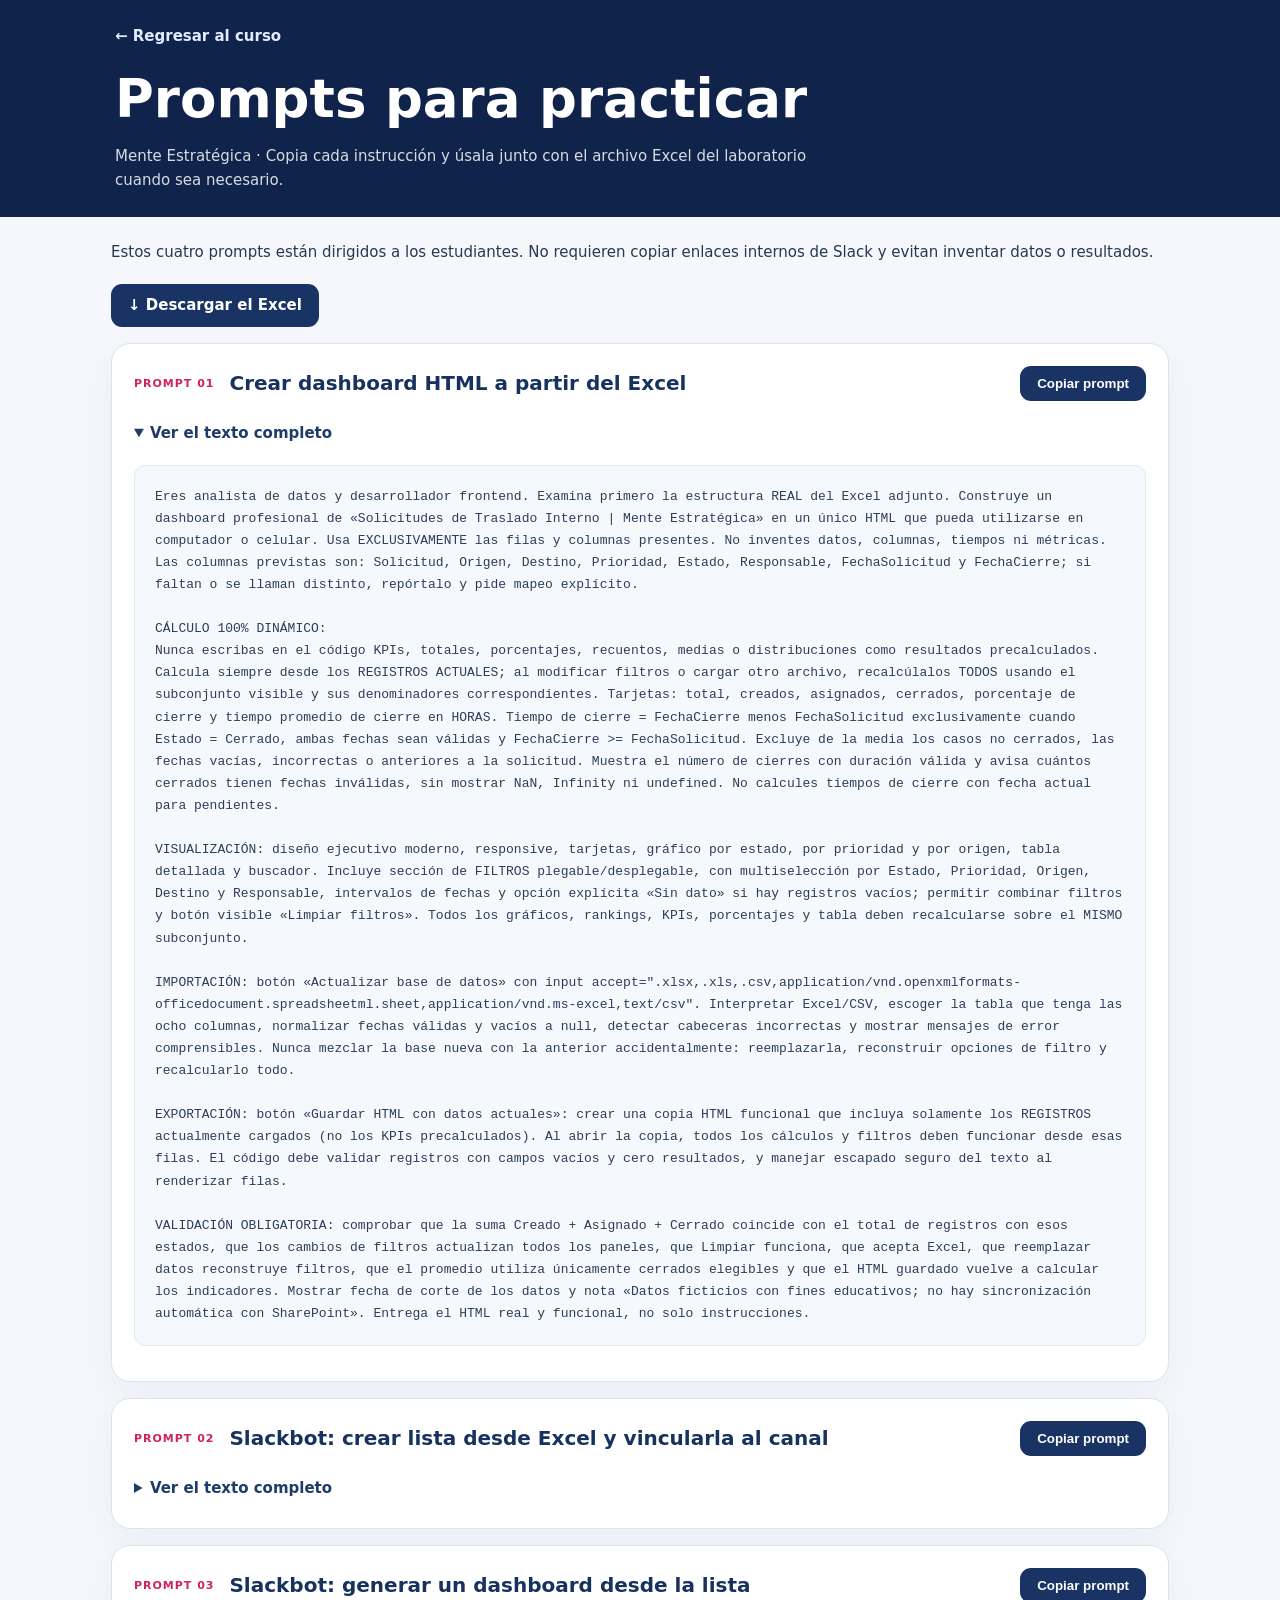
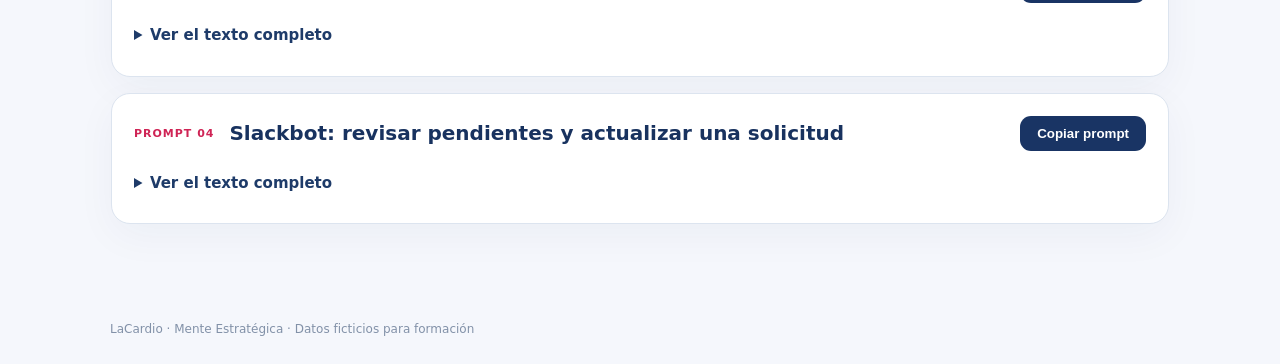
==== prompts-estudiantes.html @ 28f0e267 "Agregar biblioteca estática de prompts para estudiantes" ====
<!doctype html><html lang="es"><head><meta charset="UTF-8"/><meta name="viewport" content="width=device-width,initial-scale=1"><title>Prompts · Mente Estratégica</title><style>
:root{color-scheme:light}*{box-sizing:border-box}body{margin:0;background:#f5f7fc;color:#283851;font:15px/1.55 Inter,system-ui,"Segoe UI",Arial,sans-serif}
header{background:#10234a;color:white;padding:25px max(25px,calc((100vw - 1050px)/2))}header a{color:#e2ecff;text-decoration:none;font-weight:700}main{max-width:1110px;margin:auto;padding:24px 26px 80px}
h1{font-size:clamp(32px,5vw,53px);margin:10px 0 5px}header p{opacity:.84;max-width:750px;margin:5px 0 0}
.explain{margin:0 0 20px}.prompt-box{margin:16px 0;border:1px solid #dce4ef;background:white;border-radius:19px;box-shadow:0 12px 40px #1a30520b;padding:22px}
.prompt-head{display:flex;gap:15px;align-items:center;flex-wrap:wrap}.prompt-head h2{font-size:20px;color:#18325f;margin:0;flex:1}.prompt-number{font-size:11px;font-weight:900;letter-spacing:.09em;color:#cf2455}
.copy,.download{border:0;border-radius:11px;background:#193464;color:white;padding:10px 17px;font-weight:800;cursor:pointer;text-decoration:none;display:inline-block}
.copy:hover{background:#31558f}
details{margin-top:15px}summary{color:#1e3b69;font-weight:700;cursor:pointer;padding:6px 0}pre{white-space:pre-wrap;overflow-wrap:anywhere;background:#f5f8fd;color:#2d3e59;border-radius:11px;padding:20px;border:1px solid #e4eaf2;font:13px/1.7 ui-monospace,SFMono-Regular,Consolas,monospace}
footer{max-width:1110px;margin:auto;padding:0 25px 25px;color:#8291a8;font-size:12px}
@media(max-width:550px){main{padding:19px 14px}.prompt-box{padding:17px}.copy{width:100%}}
</style></head><body><header><a href="./">← Regresar al curso</a><h1>Prompts para practicar</h1><p>Mente Estratégica · Copia cada instrucción y úsala junto con el archivo Excel del laboratorio cuando sea necesario.</p></header><main><p class="explain">Estos cuatro prompts están dirigidos a los estudiantes. No requieren copiar enlaces internos de Slack y evitan inventar datos o resultados.</p><a class="download" href="Solicitudes_Traslado_28_Registros.xlsx" download>↓ Descargar el Excel</a><article class="prompt-box"><div class="prompt-head"><span class="prompt-number">PROMPT 01</span><h2>Crear dashboard HTML a partir del Excel</h2><button type="button" class="copy" data-copy="0">Copiar prompt</button></div><details open><summary>Ver el texto completo</summary><pre id="prompt-0">Eres analista de datos y desarrollador frontend. Examina primero la estructura REAL del Excel adjunto. Construye un dashboard profesional de «Solicitudes de Traslado Interno | Mente Estratégica» en un único HTML que pueda utilizarse en computador o celular. Usa EXCLUSIVAMENTE las filas y columnas presentes. No inventes datos, columnas, tiempos ni métricas. Las columnas previstas son: Solicitud, Origen, Destino, Prioridad, Estado, Responsable, FechaSolicitud y FechaCierre; si faltan o se llaman distinto, repórtalo y pide mapeo explícito.

CÁLCULO 100% DINÁMICO:
Nunca escribas en el código KPIs, totales, porcentajes, recuentos, medias o distribuciones como resultados precalculados. Calcula siempre desde los REGISTROS ACTUALES; al modificar filtros o cargar otro archivo, recalcúlalos TODOS usando el subconjunto visible y sus denominadores correspondientes. Tarjetas: total, creados, asignados, cerrados, porcentaje de cierre y tiempo promedio de cierre en HORAS. Tiempo de cierre = FechaCierre menos FechaSolicitud exclusivamente cuando Estado = Cerrado, ambas fechas sean válidas y FechaCierre &gt;= FechaSolicitud. Excluye de la media los casos no cerrados, las fechas vacías, incorrectas o anteriores a la solicitud. Muestra el número de cierres con duración válida y avisa cuántos cerrados tienen fechas inválidas, sin mostrar NaN, Infinity ni undefined. No calcules tiempos de cierre con fecha actual para pendientes.

VISUALIZACIÓN: diseño ejecutivo moderno, responsive, tarjetas, gráfico por estado, por prioridad y por origen, tabla detallada y buscador. Incluye sección de FILTROS plegable/desplegable, con multiselección por Estado, Prioridad, Origen, Destino y Responsable, intervalos de fechas y opción explícita «Sin dato» si hay registros vacíos; permitir combinar filtros y botón visible «Limpiar filtros». Todos los gráficos, rankings, KPIs, porcentajes y tabla deben recalcularse sobre el MISMO subconjunto.

IMPORTACIÓN: botón «Actualizar base de datos» con input accept=&quot;.xlsx,.xls,.csv,application/vnd.openxmlformats-officedocument.spreadsheetml.sheet,application/vnd.ms-excel,text/csv&quot;. Interpretar Excel/CSV, escoger la tabla que tenga las ocho columnas, normalizar fechas válidas y vacíos a null, detectar cabeceras incorrectas y mostrar mensajes de error comprensibles. Nunca mezclar la base nueva con la anterior accidentalmente: reemplazarla, reconstruir opciones de filtro y recalcularlo todo.

EXPORTACIÓN: botón «Guardar HTML con datos actuales»: crear una copia HTML funcional que incluya solamente los REGISTROS actualmente cargados (no los KPIs precalculados). Al abrir la copia, todos los cálculos y filtros deben funcionar desde esas filas. El código debe validar registros con campos vacíos y cero resultados, y manejar escapado seguro del texto al renderizar filas.

VALIDACIÓN OBLIGATORIA: comprobar que la suma Creado + Asignado + Cerrado coincide con el total de registros con esos estados, que los cambios de filtros actualizan todos los paneles, que Limpiar funciona, que acepta Excel, que reemplazar datos reconstruye filtros, que el promedio utiliza únicamente cerrados elegibles y que el HTML guardado vuelve a calcular los indicadores. Mostrar fecha de corte de los datos y nota «Datos ficticios con fines educativos; no hay sincronización automática con SharePoint». Entrega el HTML real y funcional, no solo instrucciones.</pre></details></article>
<article class="prompt-box"><div class="prompt-head"><span class="prompt-number">PROMPT 02</span><h2>Slackbot: crear lista desde Excel y vincularla al canal</h2><button type="button" class="copy" data-copy="1">Copiar prompt</button></div><details ><summary>Ver el texto completo</summary><pre id="prompt-1">Con base en el archivo Excel que adjunto, crea en Slack una lista llamada «Solicitudes de traslado». Usa únicamente los datos del Excel, sin agregar registros ni cambiar los valores originales.

1. Crea un ítem por cada fila de la hoja de datos, respetando los encabezados y las filas existentes. Antes de importar, muestra cuántos registros encontraste y el nombre de los ocho campos.
2. Configura los campos:
- Solicitud: título o nombre del ítem, texto obligatorio.
- Origen: selección con Urgencias, Hospitalización, UCI y Quirófano.
- Destino: selección con Hospitalización, UCI, Imágenes y Quirófano.
- Prioridad: selección con Alta, Media y Baja.
- Estado: selección con Creado, Asignado y Cerrado; deja Creado como valor predeterminado para ítems NUEVOS, sin cambiar los estados existentes.
- Responsable: texto o selección con Sin asignar, Equipo A, Equipo B y Equipo C. No conviertas los equipos en usuarios de Slack ni los asignes a personas.
- FechaSolicitud y FechaCierre: conserva fecha Y HORA. Si un campo de Slack no admite hora, crea un campo de texto con el formato AAAA-MM-DD HH:mm; deja FechaCierre vacía cuando no exista.
3. Crea dos vistas: «Por estado» (agrupada por Estado) y «Pendientes» (Estado diferente de Cerrado).
4. Agrega la lista como pestaña del canal en el que estoy trabajando. Si no puedes identificar el canal, pregúntame su nombre antes de compartirla.
5. Comprueba que el número de elementos creados coincide con el número de filas del Excel y explícame qué ajustes hiciste.

Si necesitas autorización para crear, configurar o compartir, muéstrame la acción para aprobarla. Si alguna función no está disponible en mi Slack, dime cómo hacer solo ese paso manualmente, sin afirmar que lo realizaste.</pre></details></article>
<article class="prompt-box"><div class="prompt-head"><span class="prompt-number">PROMPT 03</span><h2>Slackbot: generar un dashboard desde la lista</h2><button type="button" class="copy" data-copy="2">Copiar prompt</button></div><details ><summary>Ver el texto completo</summary><pre id="prompt-2">Con base en la lista de Slack llamada «Solicitudes de traslado», crea una superficie interactiva (dashboard interno de Slack) titulada «Tablero de solicitudes de traslado».

Utiliza exclusivamente los registros ACTUALES de esa lista. No necesito pegar un enlace: busca la lista por su nombre en mi espacio de trabajo y, si hay más de una con el mismo nombre, muéstrame las opciones para elegir la correcta.

Incluye:
- Tarjetas con Total de solicitudes, Creado, Asignado, Cerrado y porcentaje de cierre.
- Gráficos por Estado, Prioridad y Origen.
- Una tabla con Solicitud, Origen, Destino, Prioridad, Estado, Responsable, FechaSolicitud y FechaCierre.
- Una sección «Pendientes por gestionar» con solicitudes en estado Creado o Asignado, organizada por prioridad.
- Si hay datos de fechas utilizables, tiempo promedio de cierre en horas = FechaCierre menos FechaSolicitud, SOLO para registros con Estado = Cerrado y las dos fechas válidas, con cierre no anterior a la solicitud. No incluyas pendientes ni fechas vacías en el promedio; informa el denominador válido.
- Filtros interactivos por Estado, Prioridad y Origen, si el entorno lo permite.

Todos los porcentajes y conteos deben salir de los ítems reales. Si hay campos vacíos, muéstralos como «Sin dato» y evita NaN, Infinity y divisiones por cero. Comprueba que Creado + Asignado + Cerrado coincide con el total de elementos con esos estados; señala cualquier estado diferente.

Muestra la fecha de generación y aclara que, si la superficie no se refresca automáticamente al modificar la lista, habrá que regenerarla. Finalmente, indícame cómo abrirla o agregarla como pestaña al mismo canal de la lista.</pre></details></article>
<article class="prompt-box"><div class="prompt-head"><span class="prompt-number">PROMPT 04</span><h2>Slackbot: revisar pendientes y actualizar una solicitud</h2><button type="button" class="copy" data-copy="3">Copiar prompt</button></div><details ><summary>Ver el texto completo</summary><pre id="prompt-3">En mi lista de Slack llamada «Solicitudes de traslado», necesito hacer dos tareas sencillas:

PRIMERO: muéstrame un resumen de los pendientes, separados por Estado (Creado y Asignado) y por Prioridad (Alta, Media, Baja). Incluye cuántos hay en cada grupo y una tabla con Solicitud, Estado, Prioridad y Responsable. Usa solo los registros reales de la lista, sin inventar datos ni confundir «pendiente» con «vencido».

SEGUNDO: busca la solicitud «TR-030 · Quirófano a Imágenes» (o el registro cuyo código sea TR-030). Propón cambiar únicamente Estado a «Asignado» y Responsable a «Equipo B», manteniendo todos los demás campos iguales. Antes de guardar, muéstrame el registro y los dos cambios para que pueda revisarlos y aprobarlos. No hagas la edición si ese registro no existe o ya tiene otros valores incompatibles.

Después de la aprobación, comprueba que el cambio quedó guardado y vuelve a mostrar el resumen actualizado. Si no puedes editar la lista desde Slackbot, dame los pasos para cambiar esos dos campos manualmente en Slack.</pre></details></article></main><footer>LaCardio · Mente Estratégica · Datos ficticios para formación</footer>
<script>
document.querySelectorAll('[data-copy]').forEach(button=>button.addEventListener('click',async()=>{
 const target=document.querySelector('#prompt-'+button.dataset.copy),original=button.textContent;let ok=false;
 try{await navigator.clipboard.writeText(target.textContent);ok=true}catch(e){let node=document.createElement('textarea');node.value=target.textContent;node.style.position='fixed';node.style.opacity='0';document.body.appendChild(node);node.select();ok=document.execCommand('copy');node.remove()}
 button.textContent=ok?'¡Copiado!':'Selecciona el texto para copiar';
 setTimeout(()=>button.textContent=original,2600);
}));
</script></body></html>
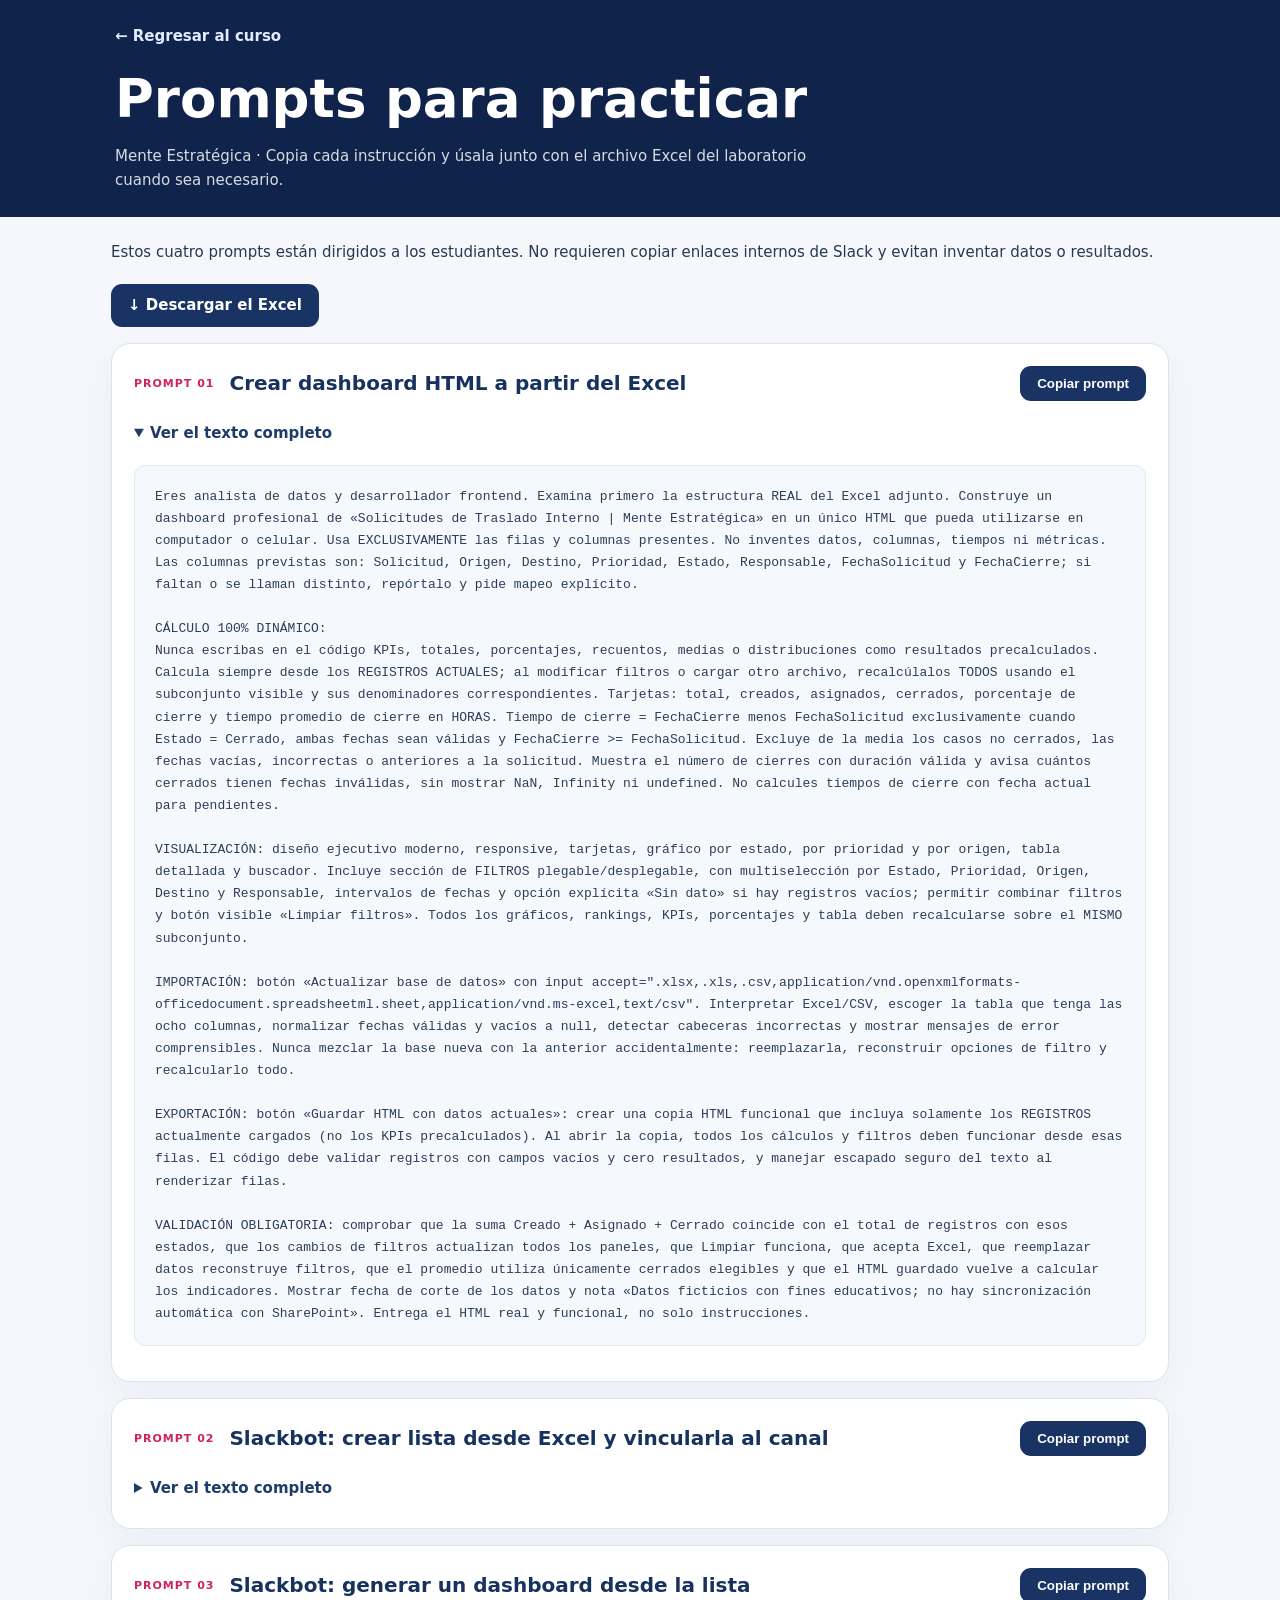
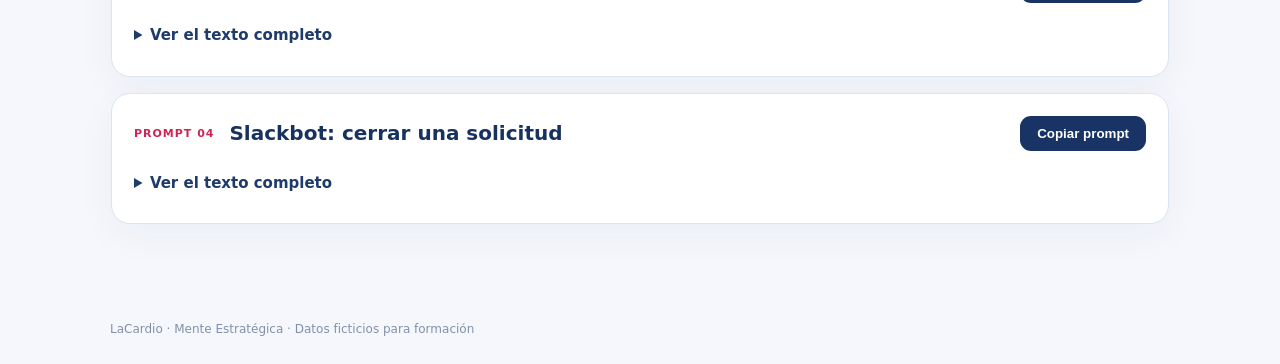
==== commit 581d10f5: "Reescribir prompts 3 y 4 con órdenes directas para estudiantes" ====
--- a/prompts-estudiantes.html
+++ b/prompts-estudiantes.html
@@ -37,28 +37,26 @@
 5. Comprueba que el número de elementos creados coincide con el número de filas del Excel y explícame qué ajustes hiciste.
 
 Si necesitas autorización para crear, configurar o compartir, muéstrame la acción para aprobarla. Si alguna función no está disponible en mi Slack, dime cómo hacer solo ese paso manualmente, sin afirmar que lo realizaste.</pre></details></article>
-<article class="prompt-box"><div class="prompt-head"><span class="prompt-number">PROMPT 03</span><h2>Slackbot: generar un dashboard desde la lista</h2><button type="button" class="copy" data-copy="2">Copiar prompt</button></div><details ><summary>Ver el texto completo</summary><pre id="prompt-2">Con base en la lista de Slack llamada «Solicitudes de traslado», crea una superficie interactiva (dashboard interno de Slack) titulada «Tablero de solicitudes de traslado».
+<article class="prompt-box"><div class="prompt-head"><span class="prompt-number">PROMPT 03</span><h2>Slackbot: generar un dashboard desde la lista</h2><button type="button" class="copy" data-copy="2">Copiar prompt</button></div><details ><summary>Ver el texto completo</summary><pre id="prompt-2">Con base en la lista de Slack «Solicitudes de traslado», crea una superficie interactiva llamada «Tablero de solicitudes de traslado», utilizando los registros actuales de esa lista.
 
-Utiliza exclusivamente los registros ACTUALES de esa lista. No necesito pegar un enlace: busca la lista por su nombre en mi espacio de trabajo y, si hay más de una con el mismo nombre, muéstrame las opciones para elegir la correcta.
+El dashboard debe incluir:
+- Tarjetas con total de solicitudes, cantidad en Creado, Asignado y Cerrado, y porcentaje de cierre.
+- Gráficos de solicitudes por Estado, Prioridad, Origen y Responsable.
+- Una tabla con Solicitud, Origen, Destino, Prioridad, Estado, Responsable, FechaSolicitud y FechaCierre.
+- Una sección de pendientes con las solicitudes en estado Creado y Asignado, ordenadas por prioridad.
+- Tiempo promedio de cierre en horas, calculado como FechaCierre menos FechaSolicitud, solamente para solicitudes Cerradas con ambas fechas válidas y cierre igual o posterior a la solicitud. Indica cuántos registros se utilizaron para calcular ese promedio.
+- Filtros seleccionables y combinables por Estado, Prioridad, Origen, Destino y Responsable.
 
-Incluye:
-- Tarjetas con Total de solicitudes, Creado, Asignado, Cerrado y porcentaje de cierre.
-- Gráficos por Estado, Prioridad y Origen.
-- Una tabla con Solicitud, Origen, Destino, Prioridad, Estado, Responsable, FechaSolicitud y FechaCierre.
-- Una sección «Pendientes por gestionar» con solicitudes en estado Creado o Asignado, organizada por prioridad.
-- Si hay datos de fechas utilizables, tiempo promedio de cierre en horas = FechaCierre menos FechaSolicitud, SOLO para registros con Estado = Cerrado y las dos fechas válidas, con cierre no anterior a la solicitud. No incluyas pendientes ni fechas vacías en el promedio; informa el denominador válido.
-- Filtros interactivos por Estado, Prioridad y Origen, si el entorno lo permite.
+Calcula todos los indicadores a partir de los registros de la lista. Al usar los filtros, actualiza los resultados de la superficie si la funcionalidad está disponible. Trata los campos vacíos como «Sin dato», sin inventar valores ni incluirlos en promedios donde no correspondan.
 
-Todos los porcentajes y conteos deben salir de los ítems reales. Si hay campos vacíos, muéstralos como «Sin dato» y evita NaN, Infinity y divisiones por cero. Comprueba que Creado + Asignado + Cerrado coincide con el total de elementos con esos estados; señala cualquier estado diferente.
+Crea el tablero y compártelo en el canal donde está la lista.</pre></details></article>
+<article class="prompt-box"><div class="prompt-head"><span class="prompt-number">PROMPT 04</span><h2>Slackbot: cerrar una solicitud</h2><button type="button" class="copy" data-copy="3">Copiar prompt</button></div><details ><summary>Ver el texto completo</summary><pre id="prompt-3">En la lista de Slack «Solicitudes de traslado», busca la solicitud «TR-030 · Quirófano a Imágenes» y actualízala con estos valores:
 
-Muestra la fecha de generación y aclara que, si la superficie no se refresca automáticamente al modificar la lista, habrá que regenerarla. Finalmente, indícame cómo abrirla o agregarla como pestaña al mismo canal de la lista.</pre></details></article>
-<article class="prompt-box"><div class="prompt-head"><span class="prompt-number">PROMPT 04</span><h2>Slackbot: revisar pendientes y actualizar una solicitud</h2><button type="button" class="copy" data-copy="3">Copiar prompt</button></div><details ><summary>Ver el texto completo</summary><pre id="prompt-3">En mi lista de Slack llamada «Solicitudes de traslado», necesito hacer dos tareas sencillas:
+- Estado: Cerrado.
+- Responsable: Equipo B.
+- FechaCierre: 2026-10-21 18:05.
 
-PRIMERO: muéstrame un resumen de los pendientes, separados por Estado (Creado y Asignado) y por Prioridad (Alta, Media, Baja). Incluye cuántos hay en cada grupo y una tabla con Solicitud, Estado, Prioridad y Responsable. Usa solo los registros reales de la lista, sin inventar datos ni confundir «pendiente» con «vencido».
-
-SEGUNDO: busca la solicitud «TR-030 · Quirófano a Imágenes» (o el registro cuyo código sea TR-030). Propón cambiar únicamente Estado a «Asignado» y Responsable a «Equipo B», manteniendo todos los demás campos iguales. Antes de guardar, muéstrame el registro y los dos cambios para que pueda revisarlos y aprobarlos. No hagas la edición si ese registro no existe o ya tiene otros valores incompatibles.
-
-Después de la aprobación, comprueba que el cambio quedó guardado y vuelve a mostrar el resumen actualizado. Si no puedes editar la lista desde Slackbot, dame los pasos para cambiar esos dos campos manualmente en Slack.</pre></details></article></main><footer>LaCardio · Mente Estratégica · Datos ficticios para formación</footer>
+Conserva la FechaSolicitud original (2026-10-21 17:19) y no modifiques los demás campos. Guarda los cambios directamente en la lista.</pre></details></article></main><footer>LaCardio · Mente Estratégica · Datos ficticios para formación</footer>
 <script>
 document.querySelectorAll('[data-copy]').forEach(button=>button.addEventListener('click',async()=>{
  const target=document.querySelector('#prompt-'+button.dataset.copy),original=button.textContent;let ok=false;
